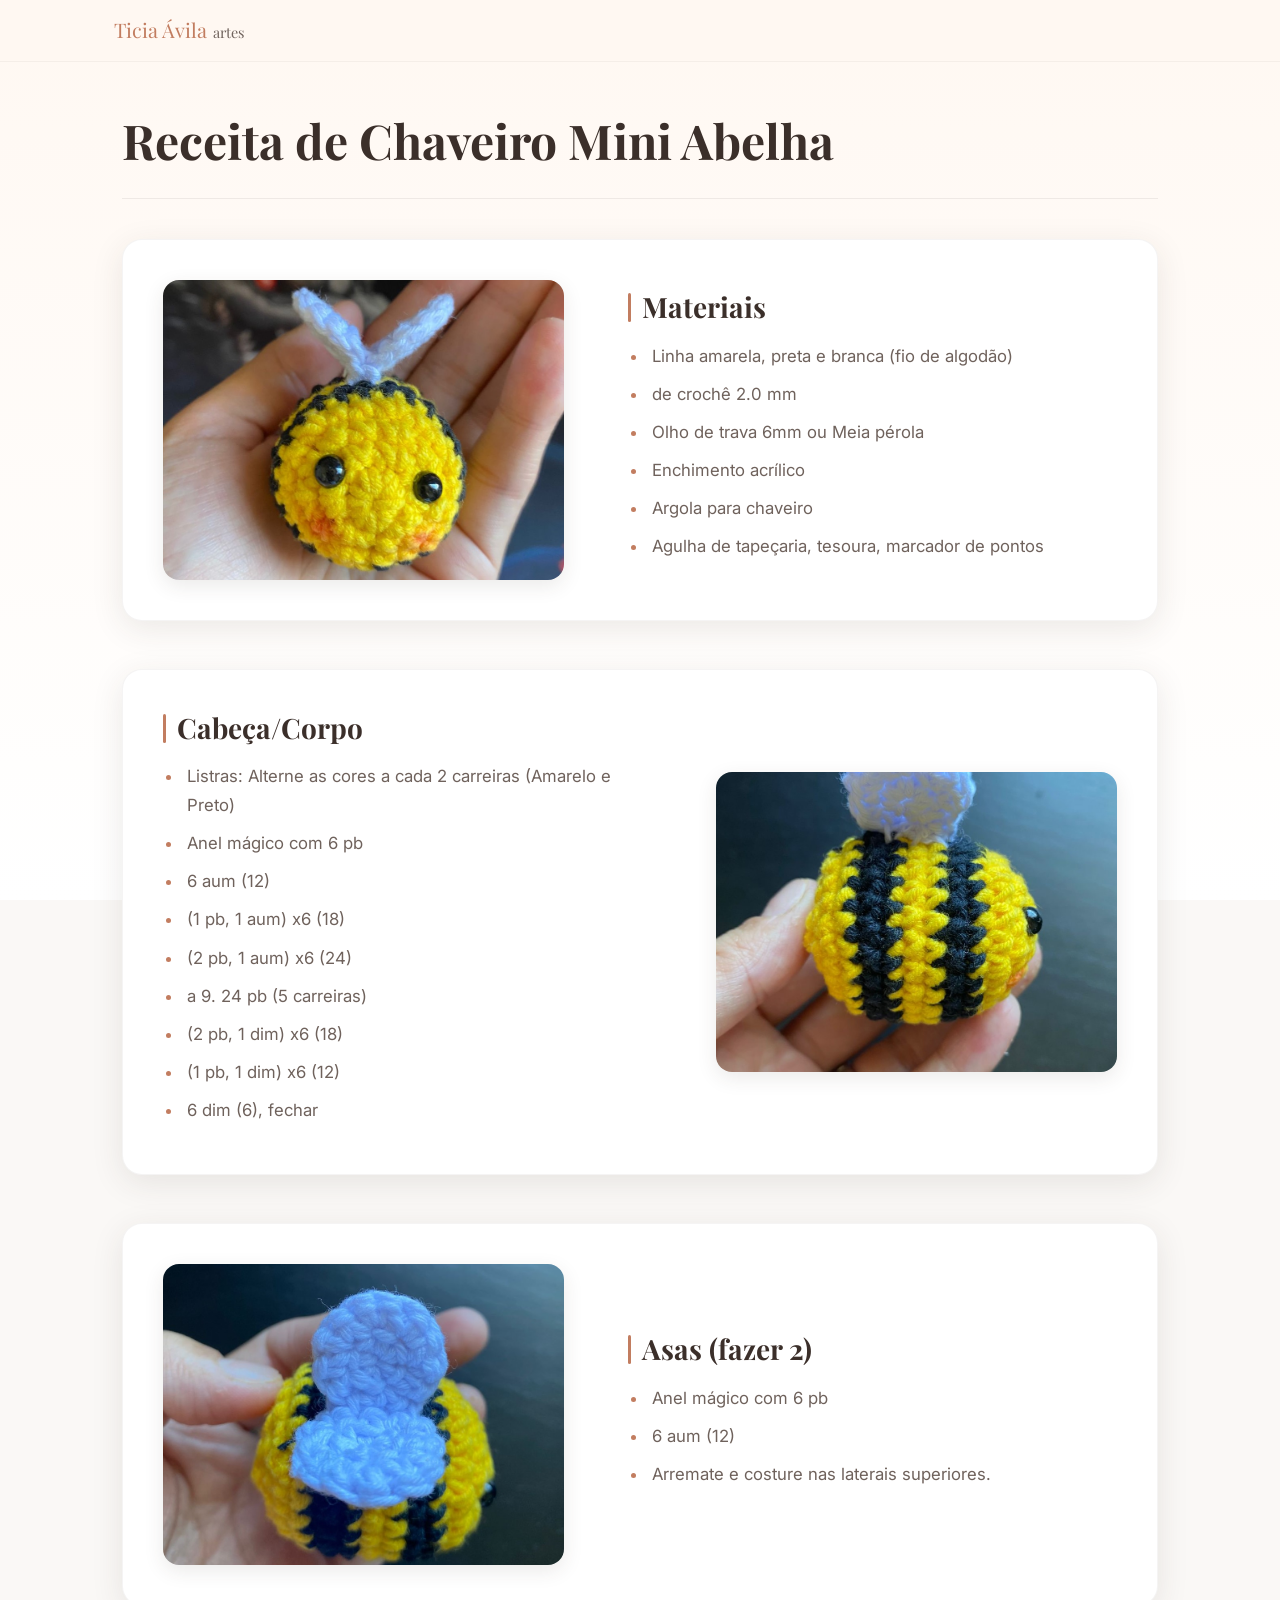
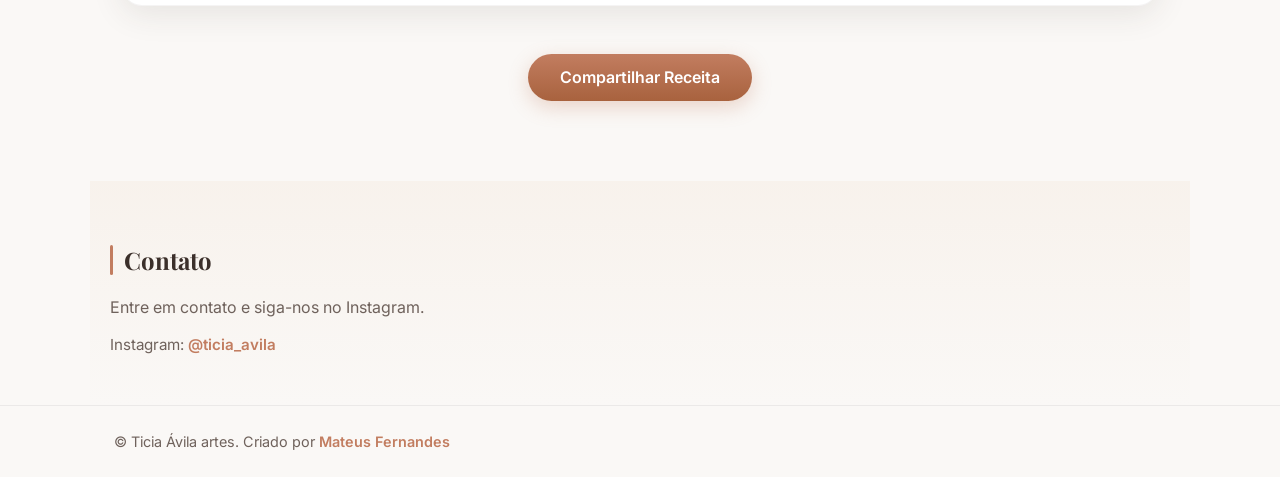
==== Receita/Abelha/receita.html @ 8aff3c28 "at" ====
<!DOCTYPE html>
<html lang="pt-BR">
<head>
  <meta charset="UTF-8" />
  <meta name="viewport" content="width=device-width, initial-scale=1.0" />

  <title>Receita de Amigurumi</title>

  <link rel="preconnect" href="https://fonts.googleapis.com">
  <link rel="preconnect" href="https://fonts.gstatic.com" crossorigin>
  <link href="https://fonts.googleapis.com/css2?family=Playfair+Display:wght@500;700&family=Inter:wght@400;500;600&display=swap" rel="stylesheet">

  <link rel="stylesheet" href="../../style.css" />
  <link rel="stylesheet" href="../receita.css" />
</head>

<body>

<header class="site-header">
  <div class="container header-inner">
    <a href="../../index.html" class="logo">
      Ticia Ávila<span class="logo-sub"> artes</span>
    </a>
  </div>
</header>

<main class="recipe-layout">

  <!-- TOPO -->
  <section id="topo">
    <h1 class="recipe-title">
      Receita de Chaveiro Mini Abelha 
    </h1>
  </section>

  <!-- BLOCO 1 -->
  <section class="recipe-block">

    <div class="block-media">
      <img src="imagem (01).jpeg" alt="Amigurumi exemplo">
    </div>

    <div class="block-text">
      <h2 class="TituloReceita">Materiais</h2>
      <ul class="ListaRecipe">
          <li>Linha amarela, preta e branca (fio de algodão)</li>
          <li> de crochê 2.0 mm</li>
          <li>⁠Olho de trava 6mm ou Meia pérola </li>
          <li>Enchimento acrílico</li>
          <li>Argola para chaveiro</li>
          <li>Agulha de tapeçaria, tesoura, marcador de pontos</li>
      </ul>
    </div>

  </section>

  <!-- BLOCO 2 (invertido) -->
  <section class="recipe-block reverse">

    <div class="block-media">
      <img src="imagem(02).jpeg" alt="Processo do amigurumi">
    </div>

    <div class="block-text">
      <h2 class="TituloReceita">Cabeça/Corpo</h2>
      <ul class="ListaRecipe">
        <li>Listras: Alterne as cores a cada 2 carreiras (Amarelo e Preto)</li>
        <li>Anel mágico com 6 pb</li>
        <li>6 aum (12)</li>
        <li>(1 pb, 1 aum) x6 (18)</li>
        <li>(2 pb, 1 aum) x6 (24)</li>
        <li>a 9. 24 pb (5 carreiras)</li>
        <li>(2 pb, 1 dim) x6 (18)</li>
        <li>(1 pb, 1 dim) x6 (12)</li>
        <li>6 dim (6), fechar</li>
      </ul>
    </div>

  </section>

 <section class="recipe-block">

    <div class="block-media">
      <img src="imagem(03).jpeg" alt="Amigurumi exemplo">
    </div>

    <div class="block-text">
      <h2 class="TituloReceita">Asas (fazer 2)</h2>
      <ul class="ListaRecipe">
        <li>Anel mágico com 6 pb</li>
  	    <li>6 aum (12)</li>
  	    <li>Arremate e costure nas laterais superiores.</li>

      </ul>
    </div>

  </section>

  <!-- BOTÃO -->
  <div class="recipe-actions">
    <button id="btnShare">Compartilhar Receita</button>
  </div>

</main>
   <section id="contato" class="contato container">
      <h2>Contato</h2>
      <p>Entre em contato e siga-nos no Instagram.</p>
      <ul class="contact-list">
        <li>Instagram: <a href="https://www.instagram.com/ticia_avila/" target="_blank" rel="noopener">@ticia_avila</a></li>
      </ul>
    </section>

  </main>

  <footer class="site-footer">
    <div class="container footer-inner">
      <p>© <span id="year"></span> Ticia Ávila artes. Criado por <a href="https://www.instagram.com/mateus_moura_tt/" target="_blank" >Mateus Fernandes</a></p>
    </div>
  </footer>
</body>
</html>
---- style.css ----
:root{
  --bg: #FFF8F2;
  --card: #fff;
  --text: #3b2f2a;
  --muted: #6b5a53;
  --accent: #d99a6c;
  --accent-2: #f1e0cf;
  --shadow: 0 8px 30px rgba(59,47,42,0.08);
  --radius: 12px;
  --container: 1100px;
  --gap: 1.25rem;
}

*{ box-sizing:border-box }
html,body{ height:100% }
body{
  margin:0;
  font-family: "Open Sans", Arial, sans-serif;
  color:var(--text);
  background: linear-gradient(180deg, var(--bg), #fff);
  -webkit-font-smoothing:antialiased;
  line-height:1.45;
  background-attachment: fixed;
}
#top{ position:fixed; width:100%; }

.container{ max-width:var(--container); margin:0 auto; padding:0 1rem; }

/* Header */
.site-header{
  position:sticky;
  top:0;
  z-index:60;
  backdrop-filter:blur(6px);
  background:rgba(255,248,242,0.95);
  border-bottom:1px solid rgba(0,0,0,0.04);
  transition:box-shadow .18s ease, border-color .18s ease;
}
.site-header.scrolled{
  box-shadow:0 2px 8px rgba(59,47,42,0.05);
  border-bottom:1px solid transparent;
}
.header-inner{
  display:flex;
  align-items:center;
  justify-content:space-between;
  gap:1rem;
  padding:0.9rem 0;
}
.logo{
  font-family:"Playfair Display", serif;
  font-size:1.25rem;
  color:var(--accent);
  text-decoration:none;
}
.logo-sub{ font-weight:300; color:var(--muted); font-size:.9rem; margin-left:.15rem; }

/* Nav */
.main-nav .nav-links{ display:flex; list-style:none; gap:1.25rem; margin:0; padding:0; }
.main-nav a{ color:var(--muted); text-decoration:none; font-weight:600; font-size:.95rem; position:relative; padding:4px 0; }
.main-nav a:hover{ color:var(--text); }
.main-nav a.active{
  color:var(--accent);
  text-decoration:underline 3px solid;
  text-underline-offset:6px;
}

/* Hamburger */
.hamburger{
  display:none;
  background:transparent;
  border:0;
  padding:.5rem;
  cursor:pointer;
  z-index:110;
}
.hamburger span{
  display:block;
  width:22px;
  height:2px;
  background:var(--text);
  margin:5px 0;
  border-radius:2px;
  transition:transform 0.3s ease, opacity 0.3s ease;
}

/* Animação hamburger → X */
.hamburger.open span:nth-child(1){ transform:translateY(7px) rotate(45deg); }
.hamburger.open span:nth-child(2){ opacity:0; }
.hamburger.open span:nth-child(3){ transform:translateY(-7px) rotate(-45deg); }

/* Hero */
.hero{
  margin-top:2.5rem;
  position:relative;
  min-height:50vh;
  display:flex;
  align-items:center;
  justify-content:center;
  padding:1.25rem 0 1rem;
  color:var(--card);
  overflow:hidden;
  background-image:url("Img/002.jpg");
  background-position:center;
  background-size:cover;
  background-repeat:no-repeat;
  transition:background-image 0.8s ease-in-out;
}

.hero-overlay{
  position:absolute; inset:0;
  background:linear-gradient(180deg, rgba(59,47,42,0.06), rgba(255,248,242,0.0));
  mix-blend-mode:multiply;
  pointer-events:none;
}

.hero-inner{
  position:relative;
  z-index:2;
  text-align:center;
  padding:3rem 2rem;
  background:rgba(255,255,255,0.616);
  backdrop-filter:blur(4px);
  -webkit-backdrop-filter:blur(4px);
  border:1px solid rgba(255,255,255,0.384);
  border-radius:24px;
  box-shadow:0 15px 35px rgba(59,47,42,0.1);
  width:calc(100% - 2rem);
  margin:0 auto;
}

.hero-title{
  margin:.5rem 0;
  font-family:"Playfair Display", serif;
  font-size:2.5rem;
  color:var(--text);
  letter-spacing:-0.5px;
}
.hero-sub{
  color:var(--muted);
  margin:0 0 1rem;
  font-size:1.1rem;
  line-height:1.6;
  font-weight:400;
}
.cta-primary{
  display:inline-block;
  padding:.7rem 1.1rem;
  border-radius:999px;
  background:linear-gradient(180deg,var(--accent),#c5774c);
  color:#fff;
  text-decoration:none;
  font-weight:700;
  box-shadow:var(--shadow);
  margin-bottom:1rem;
}

/* Hero dots — DENTRO do hero-inner, igual ao site 1 */
.hero-dots{
  display:flex;
  justify-content:center;
  gap:12px;
  margin-top:2rem;
  margin-bottom:0.5rem;
}
.hero-dots input{
  width:12px;
  height:12px;
  appearance:none;
  -webkit-appearance:none;
  border-radius:50%;
  background:rgba(59,47,42,0.2);
  cursor:pointer;
  border:2px solid transparent;
  transition:background-color 0.3s, transform 0.3s;
}
.hero-dots input:checked{
  background:var(--accent);
  transform:scale(1.2);
  border-color:#ffffff;
}

.linkCard{ text-decoration:none; }

/* Sobre */
.sobre{ padding:1.25rem 0 2rem; }
.sobre p{ color:var(--muted); max-width:800px; }

/* Catálogo */
.catalogo{ padding:1rem 0 3rem; }

/* h2 global — igual ao site 1 */
h2{
  font-family:"Playfair Display", serif;
  font-size:2rem;
  margin-bottom:1.5rem;
  color:var(--text);
  position:relative;
  padding-left:15px;
}
h2::before{
  content:'';
  position:absolute;
  left:0;
  top:15%;
  height:70%;
  width:4px;
  background-color:var(--accent);
  border-radius:2px;
}

/* Grid */
.grid-products{
  display:grid;
  grid-template-columns:repeat(3,1fr);
  gap:var(--gap);
}

/* Product card */
.product-card{
  background:var(--card);
  border-radius:var(--radius);
  overflow:visible;
  box-shadow:var(--shadow);
  display:flex;
  flex-direction:column;
  transition:transform .20s ease, box-shadow .20s ease;
  cursor:default;
  user-select:none;
  position:relative;
}
.product-card:hover{ transform:translateY(-6px); box-shadow:0 16px 36px rgba(59,47,42,0.24); }

.product-media{ position:relative; width:100%; overflow:hidden; }
.product-media img{ width:100%; height:220px; object-fit:cover; display:block; border-top-left-radius:var(--radius); border-top-right-radius:var(--radius); }

.btn-card-action{
  position:absolute;
  right:12px;
  bottom:12px;
  z-index:4;
  padding:9px 12px;
  border-radius:10px;
  background:linear-gradient(180deg,var(--accent),#c5774c);
  color:#fff;
  border:0;
  font-weight:700;
  cursor:pointer;
  box-shadow:0 10px 30px rgba(197,120,80,0.18);
  pointer-events:none;
  transform:translateY(4px);
  opacity:0;
  transition:transform .25s ease, opacity .25s ease;
}
.product-card:hover .btn-card-action{ transform:translateY(0); opacity:1; }
.btn-card-action:focus{ outline:3px solid rgba(217,154,108,0.18); outline-offset:3px; }

.product-body{ padding:1rem; text-align:left; }
.product-name{ margin:0 0 .4rem; font-weight:700; font-family:"Playfair Display", serif; color:var(--text); }
.desc{ margin:0; color:var(--muted); font-weight:600; }

/* Contato */
.contato{ padding:2rem 0; background:linear-gradient(180deg,rgba(241,224,207,0.28),transparent 40%); color:var(--text); }
.contact-list{ list-style:none; padding:0; margin:0; color:var(--muted); }

/* Footer */
.site-footer{ padding:1rem 0; background:transparent; border-top:1px solid rgba(0,0,0,0.04); }
.footer-inner{ display:flex; justify-content:space-between; align-items:center; gap:1rem; }

/* =====================
   MEDIA QUERIES (sem alteração)
   ===================== */
@media screen and (min-width:641px) and (max-width:900px){
  .hero{ height:80vh; width:100%; margin-top:2rem; padding-top:0; }
  .hero-inner{ max-width:600px; margin:0 auto; }
  .hero-dots{ margin-top:1.75rem; margin-bottom:0.5rem; }
  #top{ padding:0.6rem 0; }
  .hero-title{ font-size:1.5rem; }
  .hero-sub{ font-size:1rem; }
  .grid-products{ grid-template-columns:repeat(2,1fr); }
  .product-card img{ height:200px; }
  .container{ padding:0 1.25rem; }
  .catalogo{ background-color:var(--bg); }
  .sobre p{ font-size:1rem; line-height:1.65; }
  .catalogo .desc{ font-size:0.9rem; }
  .container > h2{ font-size:1.3rem; }
  .footer-inner > p{ font-size:1rem; margin:0.5rem 0; }
  #contato > p{ font-size:1rem; }
  .contact-list > li{ font-size:1rem; }
}

@media (max-width:640px){
  .hero-title{ font-size:2.0rem; }
  .container{ padding:0 1.5rem; }
  .header-inner{ padding:.6rem 0; }

  /* Menu mobile — igual ao site 1 */
  .main-nav{
    position:absolute;
    top:100%;
    right:1rem;
    left:1rem;
    background:#ffffff;
    border-radius:var(--radius);
    box-shadow:0 10px 30px rgba(59,47,42,0.15);
    display:none;
    padding:1.5rem;
    border:1px solid rgba(59,47,42,0.06);
  }
  .main-nav.open{
    display:block;
    animation:fadeInMenu 0.25s ease-out forwards;
  }
  .main-nav .nav-links{ flex-direction:column; gap:1rem; text-align:center; }
  .main-nav a{ display:block; padding:.5rem; font-size:1.05rem; }

  .hamburger{ display:block; }
  .grid-products{ grid-template-columns:1fr; }
  .product-card img{ height:260px; }
  .logo{ padding:0 1rem; }
  .hero{ padding:2rem 0 1rem; }
  .hero-inner{ width:calc(100% - 2rem); margin:0 auto; }
  .hero-dots{ margin-top:1.5rem; margin-bottom:0.25rem; }
  h2{ font-size:1.6rem; }
}

@media (min-width:901px){
  .hero-title{ font-size:1.5rem; }
  .header-inner{ padding:0.6rem 0.8rem; }
  .hero-inner{ max-width:1000px; margin:0 auto; }
  .hero{ height:80vh; width:100%; background-size:cover; margin-top:0; }
  .hero-dots{ margin-top:2rem; margin-bottom:0.5rem; }
  .catalogo{ padding:0 1.5rem; max-width:1100px; }
  #sobre{ padding:0.5rem 1.5rem; max-width:1100px; }
  .contato{ padding:0.5rem 1.5rem; max-width:1100px; }
}

/* Animação entrada menu mobile */
@keyframes fadeInMenu{
  from{ opacity:0; transform:translateY(-10px); }
  to{ opacity:1; transform:translateY(0); }
}

/* Focus styles */
a:focus, button:focus, .product-card:focus{ outline:3px solid rgba(217,154,108,0.18); outline-offset:2px; border-radius:6px; }

/* ========== Modal ========== */
.modal{
  display:none;
  position:fixed;
  inset:0;
  z-index:2000;
  align-items:center;
  justify-content:center;
  background:rgba(11,11,11,0.45);
  padding:16px;
}
.modal[aria-hidden="false"]{ display:flex; }
.modal-panel{
  width:100%;
  max-width:1150px;
  max-height:92vh;
  background:linear-gradient(180deg,#ffffff,#fffaf6);
  border-radius:14px;
  box-shadow:0 30px 80px rgba(33,20,16,0.35);
  overflow:hidden;
  display:flex;
  flex-direction:column;
  transform:scale(.96);
  opacity:0;
  transition:transform .28s cubic-bezier(.2,.9,.2,1), opacity .22s ease;
}
.modal[aria-hidden="false"] .modal-panel{ transform:scale(1); opacity:1; }
.modal-inner{ display:flex; flex-direction:row; gap:0; height:100%; }
.modal-media{
  width:50%;
  min-width:300px;
  display:flex;
  align-items:center;
  justify-content:center;
  background:linear-gradient(180deg,rgba(217,154,108,0.02),transparent);
  border-right:1px solid rgba(0,0,0,0.03);
  padding:18px;
}
.modal-media img{ max-width:100%; max-height:86vh; object-fit:contain; display:block; border-radius:var(--radius); box-shadow:0 10px 30px rgba(59,47,42,0.1); }
.modal-content-area{ width:50%; padding:18px 20px; display:flex; flex-direction:column; gap:12px; overflow:hidden; }
.modal-header{ display:flex; align-items:center; justify-content:space-between; gap:12px; }
.modal-title{ font-family:"Playfair Display", serif; font-size:1.25rem; margin:0; color:var(--text); }
.btn{
  display:inline-flex;
  align-items:center;
  gap:8px;
  padding:8px 10px;
  border-radius:8px;
  font-weight:700;
  font-size:0.9rem;
  text-decoration:none;
  border:1px solid rgba(217,154,108,0.12);
  cursor:pointer;
  background:rgba(217,154,108,0.12);
  color:var(--text);
}
.modal-recipe{
  background:#fff;
  border-radius:10px;
  padding:14px;
  color:var(--muted);
  line-height:1.6;
  max-height:56vh;
  overflow:auto;
  border:1px solid rgba(0,0,0,0.04);
  box-shadow:0 8px 28px rgba(59,47,42,0.05);
  font-size:0.96rem;
  white-space:pre-wrap;
}
.modal-recipe strong{ color:var(--text); display:block; margin-top:0.6rem; }

.share-fallback{ display:none; position:fixed; inset:0; z-index:3000; background:rgba(11,11,11,0.45); align-items:center; justify-content:center; padding:16px; }
.share-fallback[aria-hidden="false"]{ display:flex; }
.share-panel{ width:100%; max-width:720px; background:#fff; border-radius:12px; padding:18px; box-shadow:0 18px 60px rgba(33,20,16,0.25); }
.share-panel textarea{ width:100%; box-sizing:border-box; padding:10px; border-radius:8px; border:1px solid rgba(0,0,0,0.06); margin-top:8px; font-family:inherit; resize:vertical; }

.toast{ position:fixed; left:50%; transform:translateX(-50%); bottom:24px; background:rgba(0,0,0,0.85); color:#fff; padding:10px 16px; border-radius:10px; box-shadow:0 8px 30px rgba(0,0,0,0.3); z-index:4000; opacity:0; transition:opacity .18s ease, transform .18s ease; pointer-events:none; }
.toast.show{ opacity:1; transform:translateX(-50%) translateY(-6px); pointer-events:auto; }

@media print{
  body *{ display:none !important; }
  .modal-recipe.printable{ display:block !important; position:static !important; max-height:none !important; overflow:visible !important; }
}

.sr-only{ position:absolute !important; width:1px; height:1px; padding:0; margin:-1px; overflow:hidden; clip:rect(0,0,0,0); border:0; }
---- Receita/receita.css ----
/* =========================================
   RESET PROFISSIONAL
========================================= */
*,
*::before,
*::after {
  box-sizing: border-box;
}

html {
  scroll-behavior: smooth;
}

body {
  margin: 0;
  font-family: "Inter", sans-serif;
  background-color: #faf8f6;
  color: #3b2f2a;
  line-height: 1.6;
}

/* =========================================
   VARIÁVEIS
========================================= */
:root {
  --text: #3b2f2a;
  --muted: #6f625c;
  --accent: #c27d60;
  --accent-light: rgba(194, 125, 96, 0.08);
  --container-width: 1100px;
  --radius-img: 16px;
  --shadow-card: 0 8px 32px rgba(59, 47, 42, 0.10);
}

/* =========================================
   HEADER
========================================= */
.site-header {
  position: fixed;
  width: 100%;
  top: 0;
  z-index: 60;
  backdrop-filter: blur(6px);
  background: rgba(255, 248, 242, 0.95);
  border-bottom: 1px solid rgba(0, 0, 0, 0.04);
  transition: box-shadow .18s ease, border-color .18s ease;
}
.site-header.scrolled {
  box-shadow: 0 2px 8px rgba(59, 47, 42, 0.05);
  border-bottom: 1px solid transparent;
}
.header-inner {
  display: flex;
  align-items: center;
  justify-content: space-between;
  gap: 1rem;
  padding: 0.9rem 1.5rem;
}
.logo {
  font-family: "Playfair Display", serif;
  font-size: 1.25rem;
  color: var(--accent);
  text-decoration: none;
}
.logo-sub {
  font-weight: 300;
  color: var(--muted);
  font-size: .9rem;
  margin-left: .15rem;
}

/* =========================================
   LAYOUT PRINCIPAL
========================================= */
.recipe-layout {
  width: 100%;
  max-width: var(--container-width);
  margin: 0 auto;
  padding: 6rem 1.25rem 3rem;
}

/* =========================================
   TOPO — título da receita
========================================= */
#topo {
  margin-bottom: 2.5rem;
  padding-bottom: 1.5rem;
  border-bottom: 1px solid rgba(59, 47, 42, 0.08);
}

.recipe-title {
  font-family: "Playfair Display", serif;
  font-size: 2rem;
  line-height: 1.2;
  margin: 0 0 0.25rem;
  color: var(--text);
}

/* subtítulo discreto abaixo do título (opcional, se quiser adicionar) */
.recipe-subtitle {
  font-size: 1rem;
  color: var(--muted);
  margin: 0;
}

/* =========================================
   BLOCO PADRÃO (imagem + texto)
========================================= */
.recipe-block {
  display: flex;
  flex-direction: column;
  gap: 1.5rem;
  margin-bottom: 2.5rem;
  padding: 1.75rem;
  background: #ffffff;
  border-radius: 20px;
  box-shadow: var(--shadow-card);
  border: 1px solid rgba(59, 47, 42, 0.05);
  transition: box-shadow 0.25s ease;
}

.recipe-block:hover {
  box-shadow: 0 12px 40px rgba(59, 47, 42, 0.14);
}

/* =========================================
   IMAGEM
========================================= */
.block-media {
  flex-shrink: 0;
}

.block-media img {
  width: 100%;
  aspect-ratio: 4 / 3;
  object-fit: cover;
  border-radius: var(--radius-img);
  box-shadow: 0 6px 20px rgba(59, 47, 42, 0.10);
  display: block;
  transition: transform 0.3s ease;
}

.recipe-block:hover .block-media img {
  transform: scale(1.01);
}

/* =========================================
   TEXTO
========================================= */
.block-text {
  width: 100%;
}

/* Título da seção — barra lateral igual ao h2 do site principal */
.TituloReceita {
  font-family: "Playfair Display", serif;
  font-size: 1.35rem;
  font-weight: 700;
  margin-top: 0;
  margin-bottom: 1rem;
  color: var(--text);
  position: relative;
  padding-left: 14px;
  line-height: 1.3;
}

.TituloReceita::before {
  content: '';
  position: absolute;
  left: 0;
  top: 10%;
  height: 80%;
  width: 3px;
  background-color: var(--accent);
  border-radius: 2px;
}

/* Lista de ingredientes / instruções */
.ListaRecipe {
  padding-left: 1.25rem;
  margin: 0;
  font-size: 0.95rem;
  color: var(--muted);
  line-height: 1.7;
}

.ListaRecipe li {
  margin-bottom: 0.5rem;
  padding-left: 0.25rem;
}

.ListaRecipe li::marker {
  color: var(--accent);
}

/* =========================================
   BOTÃO COMPARTILHAR
========================================= */
.recipe-actions {
  text-align: center;
  margin: 2rem 0 1rem;
}

#btnShare {
  display: inline-flex;
  align-items: center;
  gap: 0.5rem;
  padding: 0.85rem 2rem;
  border-radius: 999px;
  font-size: 1rem;
  font-weight: 600;
  font-family: "Inter", sans-serif;
  background: linear-gradient(180deg, var(--accent), #a8623e);
  color: #fff;
  border: none;
  cursor: pointer;
  box-shadow: 0 6px 20px rgba(194, 125, 96, 0.30);
  transition: transform 0.2s ease, box-shadow 0.2s ease;
}

#btnShare:hover {
  transform: translateY(-2px);
  box-shadow: 0 10px 28px rgba(194, 125, 96, 0.42);
}

#btnShare:active {
  transform: translateY(0);
}

/* =========================================
   SEÇÃO CONTATO
========================================= */
.contato {
  padding: 2.5rem 1.25rem;
  background: linear-gradient(180deg, rgba(241, 224, 207, 0.25) 0%, transparent 100%);
}

.contato h2 {
  font-family: "Playfair Display", serif;
  font-size: 1.5rem;
  margin-bottom: 0.75rem;
  color: var(--text);
  position: relative;
  padding-left: 14px;
}

.contato h2::before {
  content: '';
  position: absolute;
  left: 0;
  top: 10%;
  height: 80%;
  width: 3px;
  background-color: var(--accent);
  border-radius: 2px;
}

.contato p {
  color: var(--muted);
  font-size: 1rem;
  margin-bottom: 0.75rem;
}

.contact-list {
  list-style: none;
  padding: 0;
  margin: 0;
}

.contact-list li {
  font-size: 1rem;
  color: var(--muted);
  margin-bottom: 0.5rem;
}

.contact-list a {
  color: var(--accent);
  font-weight: 600;
  text-decoration: none;
}

.contact-list a:hover {
  text-decoration: underline;
}

/* =========================================
   FOOTER
========================================= */
.site-footer {
  padding: 1rem 0;
  background: transparent;
  border-top: 1px solid rgba(0, 0, 0, 0.06);
}

.footer-inner {
  display: flex;
  justify-content: center;
  align-items: center;
  gap: 1rem;
  padding: 0 1.5rem;
  font-size: 0.875rem;
  color: var(--muted);
}

.footer-inner a {
  color: var(--accent);
  text-decoration: none;
  font-weight: 600;
}

.footer-inner a:hover {
  text-decoration: underline;
}

/* =========================================
   TABLET (min-width: 768px)
========================================= */
@media (min-width: 768px) {

  .recipe-layout {
    padding: 6rem 2rem 3rem;
  }

  .recipe-title {
    font-size: 2.5rem;
  }

  .recipe-block {
    flex-direction: row;
    align-items: center;
    gap: 2.5rem;
    margin-bottom: 2.5rem;
    padding: 2rem;
  }

  .recipe-block.reverse {
    flex-direction: row-reverse;
  }

  .block-media {
    width: 45%;
    flex-shrink: 0;
  }

  .block-media img {
    width: 100%;
  }

  .block-text {
    flex: 1;
  }

  .TituloReceita {
    font-size: 1.6rem;
  }

  .ListaRecipe {
    font-size: 1rem;
  }

  .footer-inner {
    justify-content: space-between;
  }

  .footer-inner > p {
    font-size: 0.9rem;
    margin: 0.5rem 0;
  }

  #contato > p {
    font-size: 1rem;
  }

  .contact-list > li {
    font-size: 0.95rem;
  }
}

/* =========================================
   DESKTOP (min-width: 1024px)
========================================= */
@media (min-width: 1024px) {

  .recipe-layout {
    padding: 7rem 2rem 4rem;
  }

  .recipe-block {
    gap: 4rem;
    margin-bottom: 3rem;
    padding: 2.5rem;
  }

  .block-media {
    width: 42%;
  }

  .recipe-title {
    font-size: 3rem;
  }

  .TituloReceita {
    font-size: 1.75rem;
  }

  .ListaRecipe {
    font-size: 1.05rem;
  }

  .ListaRecipe li {
    margin-bottom: 0.6rem;
  }
}
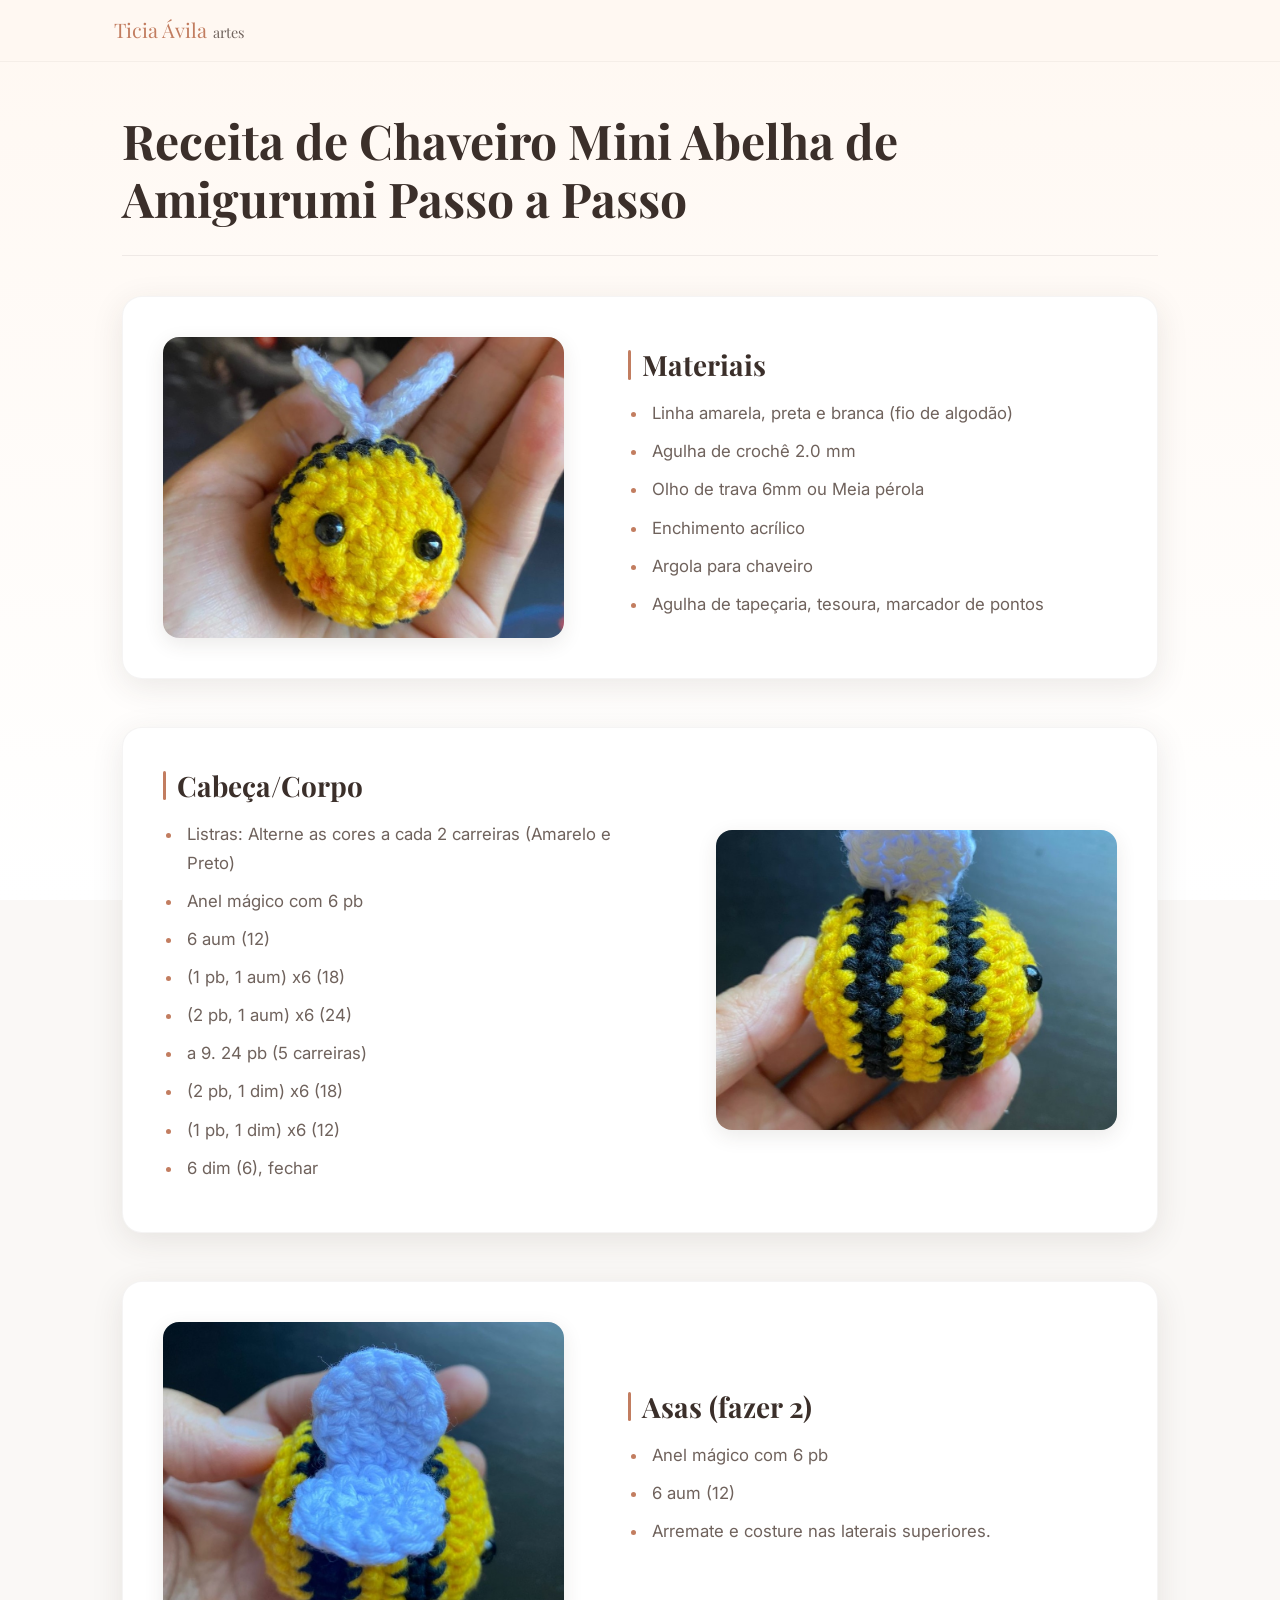
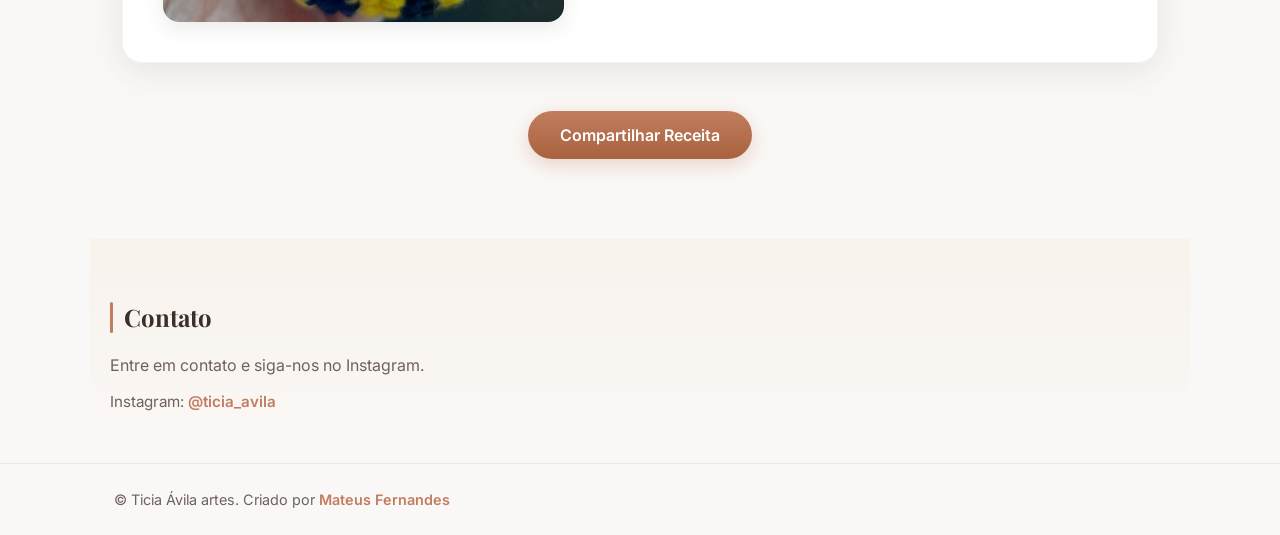
==== commit 1b93b802: "at" ====
--- a/Receita/Abelha/receita.html
+++ b/Receita/Abelha/receita.html
@@ -4,7 +4,8 @@
   <meta charset="UTF-8" />
   <meta name="viewport" content="width=device-width, initial-scale=1.0" />
 
-  <title>Receita de Amigurumi</title>
+  <title>Receita de Chaveiro Mini Abelha de Amigurumi Grátis | Ticia Ávila</title>
+  <meta name="description" content="Aprenda como fazer um Chaveiro Mini Abelha de Amigurumi passo a passo. Padrão de crochê gratuito, rápido e fácil, perfeito para iniciantes e lembrancinhas." />
 
   <link rel="preconnect" href="https://fonts.googleapis.com">
   <link rel="preconnect" href="https://fonts.gstatic.com" crossorigin>
@@ -12,6 +13,45 @@
 
   <link rel="stylesheet" href="../../style.css" />
   <link rel="stylesheet" href="../receita.css" />
+
+  <script type="application/ld+json">
+  {
+    "@context": "https://schema.org",
+    "@type": "Recipe",
+    "name": "Receita de Chaveiro Mini Abelha de Amigurumi",
+    "image": [
+      "imagem (01).jpeg"
+    ],
+    "author": {
+      "@type": "Person",
+      "name": "Ticia Ávila"
+    },
+    "datePublished": "2026-06-10",
+    "description": "Aprenda como fazer um Chaveiro Mini Abelha de Amigurumi passo a passo. Padrão de crochê gratuito, rápido e fácil, perfeito para iniciantes e lembrancinhas.",
+    "recipeIngredient": [
+      "Linha amarela, preta e branca (fio de algodão)",
+      "Agulha de crochê 2.0 mm",
+      "Olho de trava 6mm ou Meia pérola",
+      "Enchimento acrílico",
+      "Argola para chaveiro",
+      "Agulha de tapeçaria",
+      "Tesoura",
+      "Marcador de pontos"
+    ],
+    "recipeInstructions": [
+      {
+        "@type": "HowToStep",
+        "name": "Cabeça e Corpo da Abelha",
+        "text": "Iniciar com anel mágico de 6pb usando as cores Amarelo e Preto, alternando o fio a cada 2 carreiras para formar as listras. Fazer aumentos até 24pb, tecer 5 carreiras retas e reduzir com diminuições até fechar a peça."
+      },
+      {
+        "@type": "HowToStep",
+        "name": "Asas da Abelha",
+        "text": "Tecer duas unidades com a linha branca iniciando com anel mágico de 6pb, seguido por 6 aumentos (totalizando 12 pontos). Arrematar e costurar firmemente nas laterais superiores do corpo."
+      }
+    ]
+  }
+  </script>
 </head>
 
 <body>
@@ -26,25 +66,23 @@
 
 <main class="recipe-layout">
 
-  <!-- TOPO -->
   <section id="topo">
     <h1 class="recipe-title">
-      Receita de Chaveiro Mini Abelha 
+      Receita de Chaveiro Mini Abelha de Amigurumi Passo a Passo
     </h1>
   </section>
 
-  <!-- BLOCO 1 -->
   <section class="recipe-block">
 
     <div class="block-media">
-      <img src="imagem (01).jpeg" alt="Amigurumi exemplo">
+      <img src="imagem (01).jpeg" alt="Materiais necessários para fazer a abelha de amigurumi">
     </div>
 
     <div class="block-text">
       <h2 class="TituloReceita">Materiais</h2>
       <ul class="ListaRecipe">
           <li>Linha amarela, preta e branca (fio de algodão)</li>
-          <li> de crochê 2.0 mm</li>
+          <li>Agulha de crochê 2.0 mm</li>
           <li>⁠Olho de trava 6mm ou Meia pérola </li>
           <li>Enchimento acrílico</li>
           <li>Argola para chaveiro</li>
@@ -54,11 +92,10 @@
 
   </section>
 
-  <!-- BLOCO 2 (invertido) -->
   <section class="recipe-block reverse">
 
     <div class="block-media">
-      <img src="imagem(02).jpeg" alt="Processo do amigurumi">
+      <img src="imagem(02).jpeg" alt="Passo a passo tecendo o corpo listrado da abelha de crochê">
     </div>
 
     <div class="block-text">
@@ -78,44 +115,42 @@
 
   </section>
 
- <section class="recipe-block">
+  <section class="recipe-block">
 
     <div class="block-media">
-      <img src="imagem(03).jpeg" alt="Amigurumi exemplo">
+      <img src="imagem(03).jpeg" alt="Como fazer e costurar as asas brancas da abelha de amigurumi">
     </div>
 
     <div class="block-text">
       <h2 class="TituloReceita">Asas (fazer 2)</h2>
       <ul class="ListaRecipe">
         <li>Anel mágico com 6 pb</li>
-  	    <li>6 aum (12)</li>
-  	    <li>Arremate e costure nas laterais superiores.</li>
-
+        <li>6 aum (12)</li>
+        <li>Arremate e costure nas laterais superiores.</li>
       </ul>
     </div>
 
   </section>
 
-  <!-- BOTÃO -->
   <div class="recipe-actions">
     <button id="btnShare">Compartilhar Receita</button>
   </div>
 
 </main>
-   <section id="contato" class="contato container">
-      <h2>Contato</h2>
-      <p>Entre em contato e siga-nos no Instagram.</p>
-      <ul class="contact-list">
-        <li>Instagram: <a href="https://www.instagram.com/ticia_avila/" target="_blank" rel="noopener">@ticia_avila</a></li>
-      </ul>
-    </section>
 
-  </main>
+<section id="contato" class="contato container">
+  <h2>Contato</h2>
+  <p>Entre em contato e siga-nos no Instagram.</p>
+  <ul class="contact-list">
+    <li>Instagram: <a href="https://www.instagram.com/ticia_avila/" target="_blank" rel="noopener">@ticia_avila</a></li>
+  </ul>
+</section>
 
-  <footer class="site-footer">
-    <div class="container footer-inner">
-      <p>© <span id="year"></span> Ticia Ávila artes. Criado por <a href="https://www.instagram.com/mateus_moura_tt/" target="_blank" >Mateus Fernandes</a></p>
-    </div>
-  </footer>
+<footer class="site-footer">
+  <div class="container footer-inner">
+    <p>© <span id="year"></span> Ticia Ávila artes. Criado por <a href="https://www.instagram.com/mateus_moura_tt/" target="_blank">Mateus Fernandes</a></p>
+  </div>
+</footer>
+
 </body>
-</html>
+</html>
